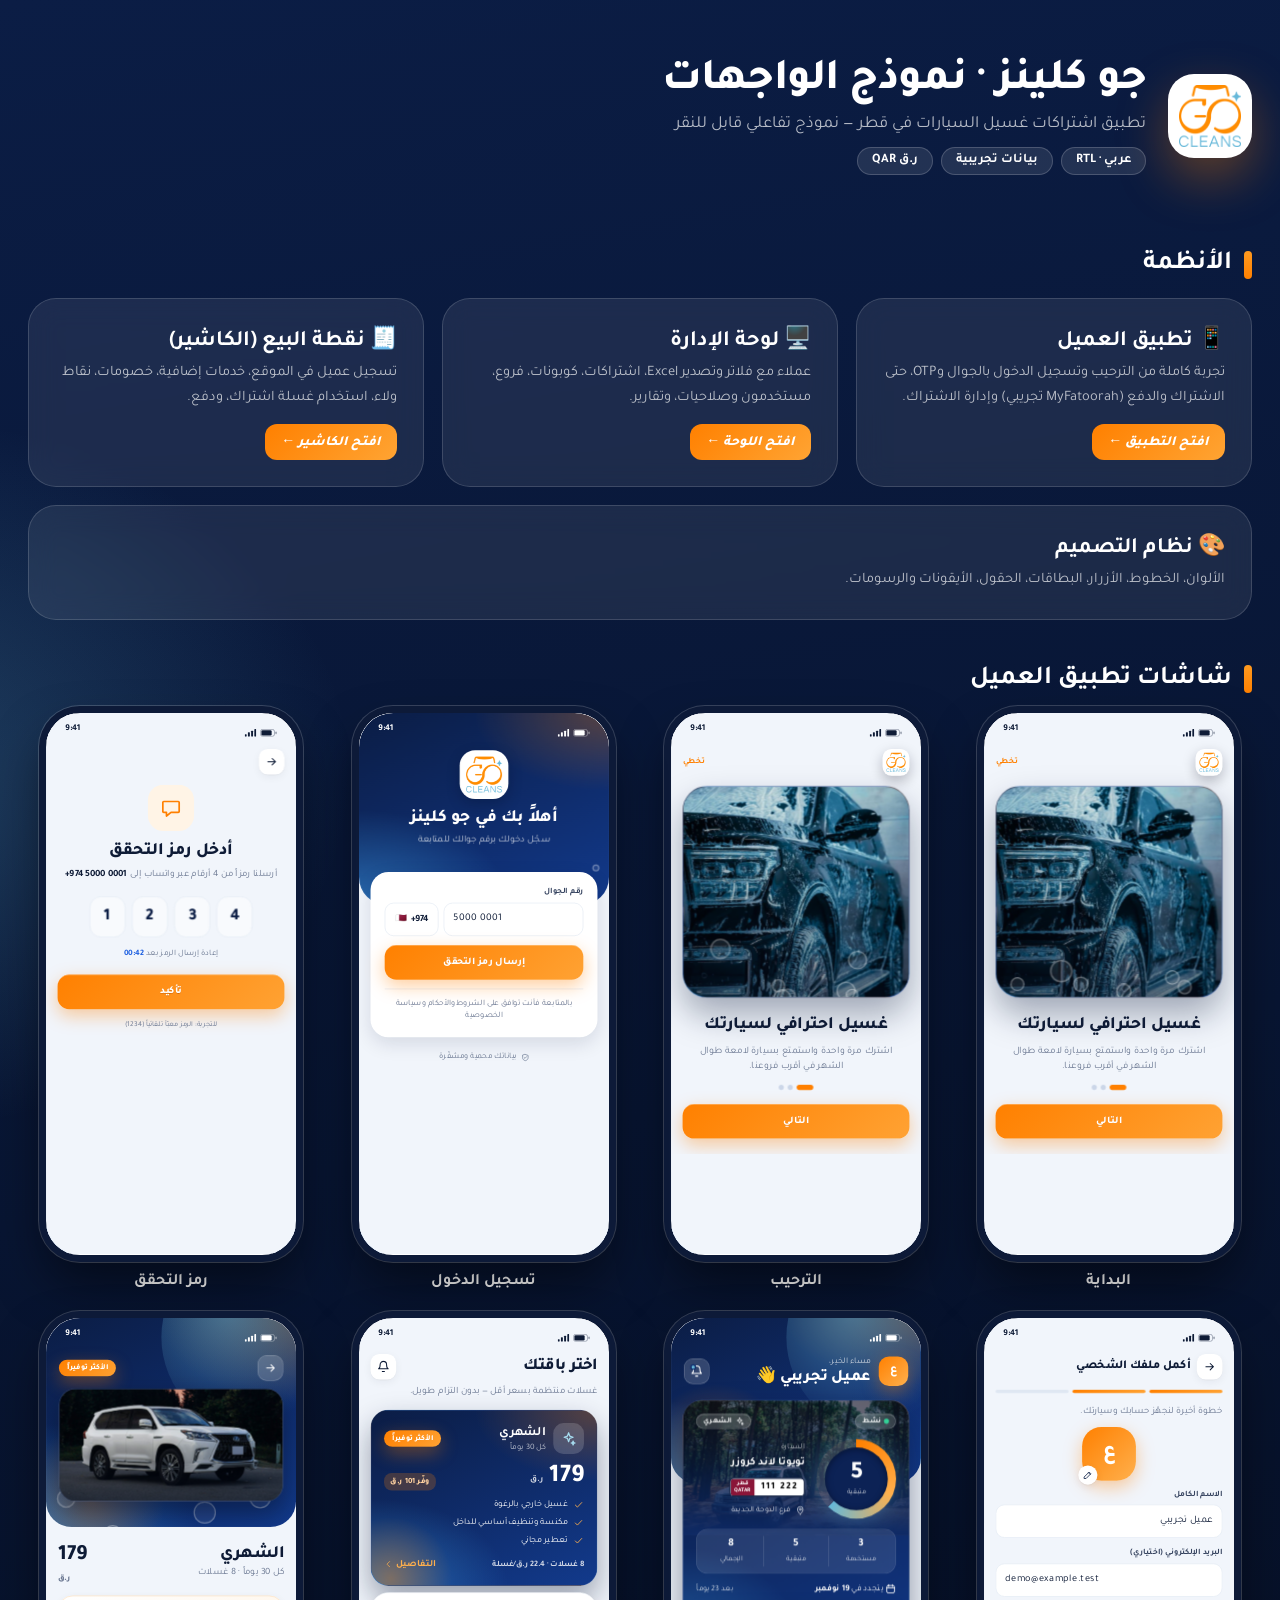
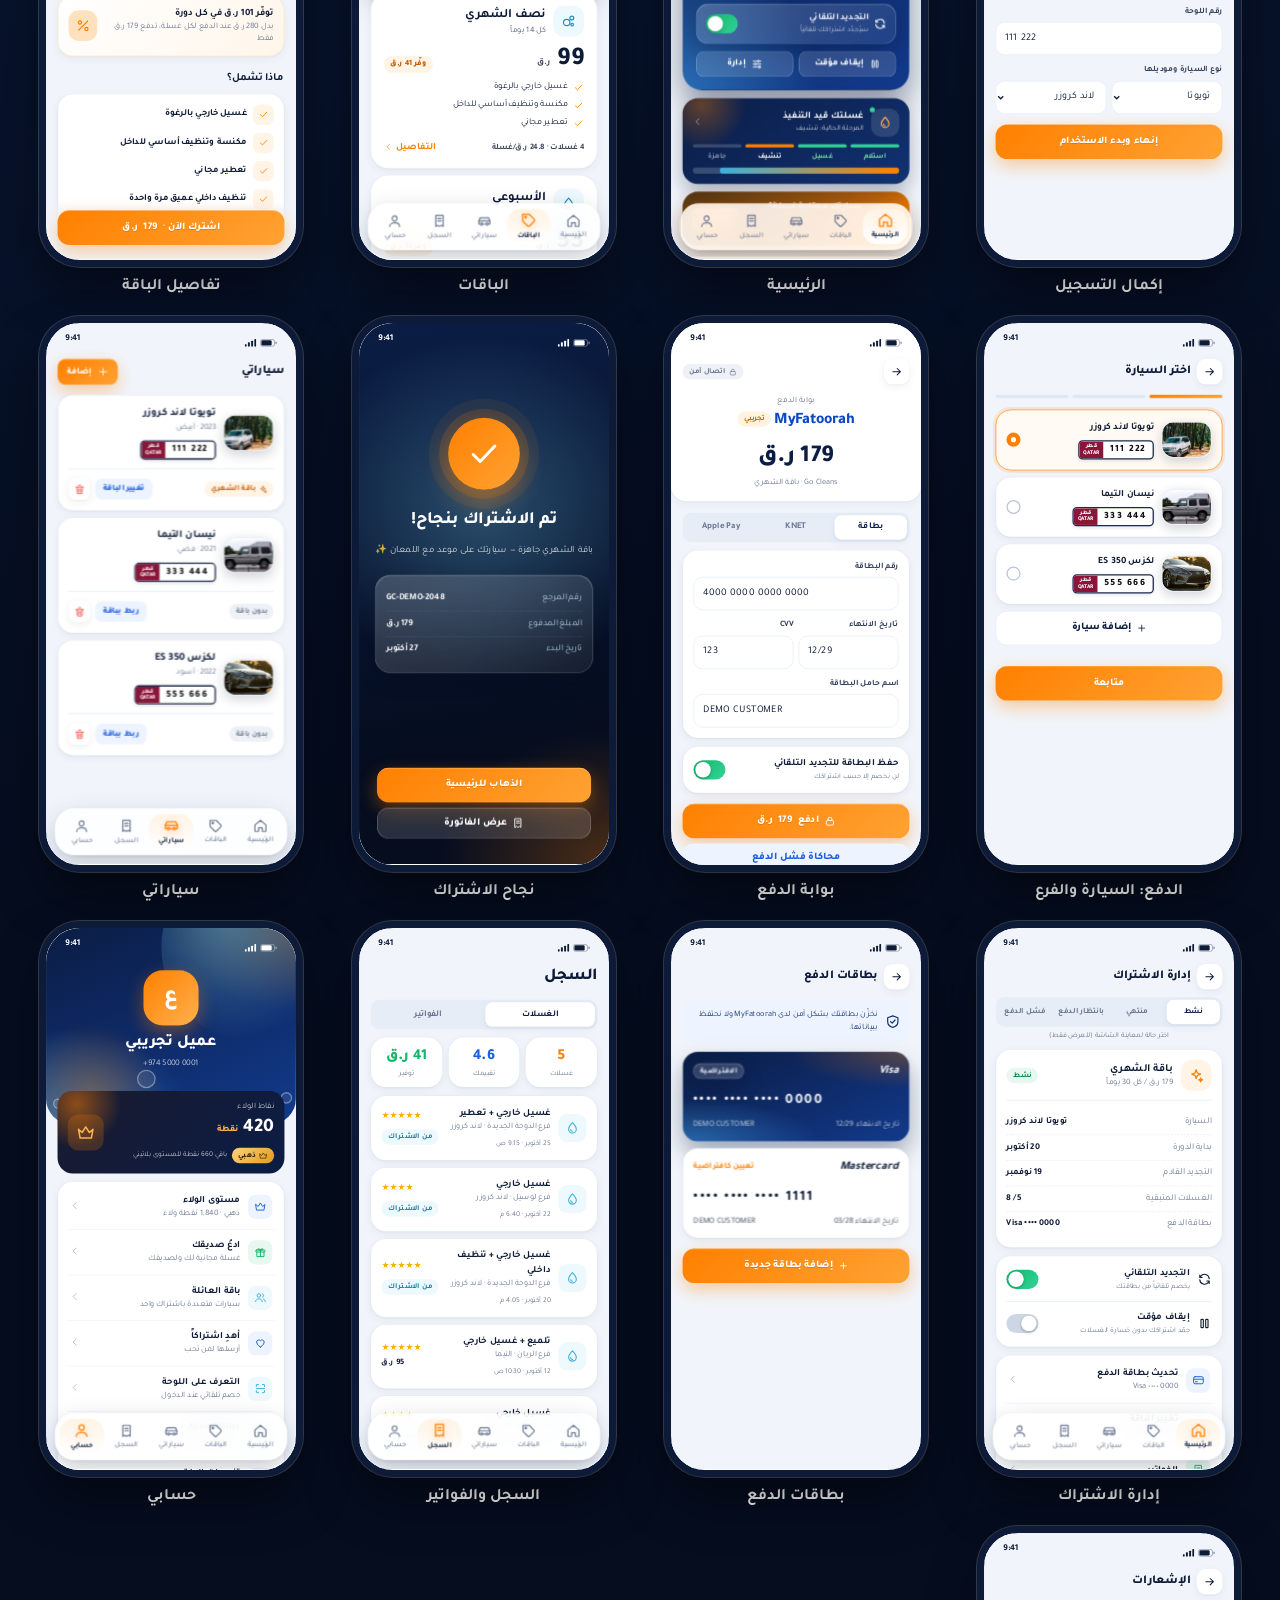
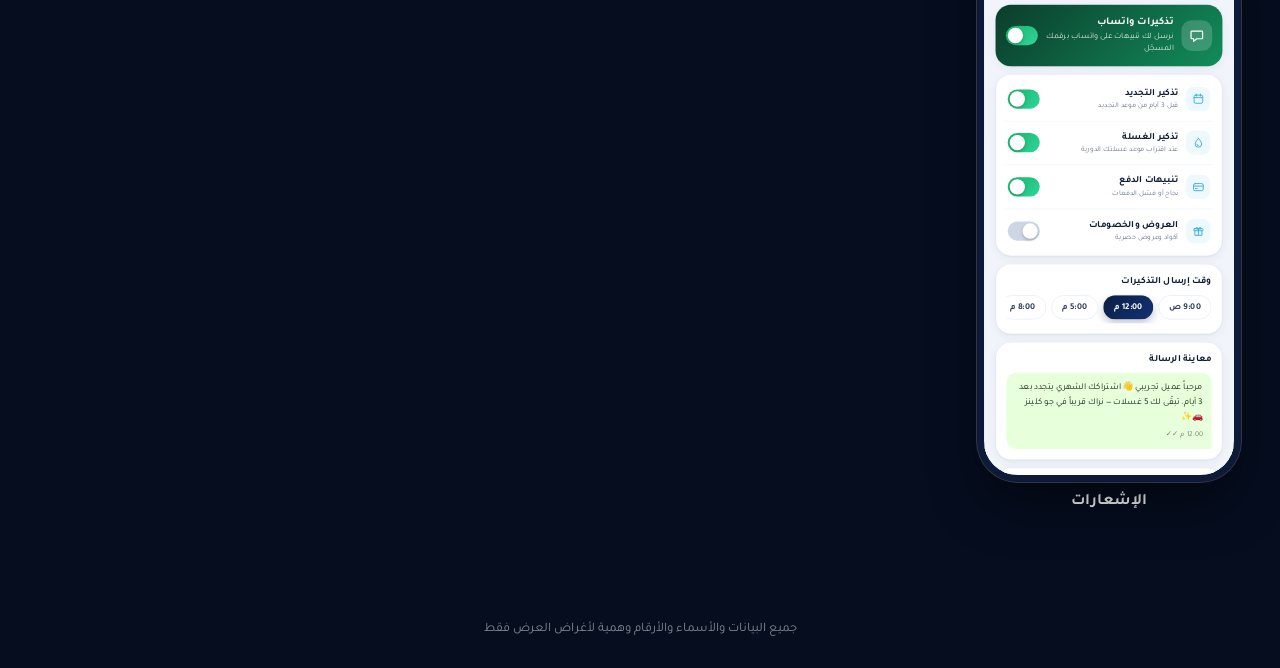
==== index.html @ 9d936583 "Go Cleans prototype" ====
<!doctype html>
<html lang="ar" dir="rtl"><head><meta charset="utf-8"><meta name="viewport" content="width=device-width,initial-scale=1">
<title>جو كلينز · معرض الشاشات</title><link rel="icon" href="assets/favicon.ico">
<link rel="stylesheet" href="css/tokens.css">
<style>
*{box-sizing:border-box;margin:0}body{font-family:Tajawal,sans-serif;background:#050d1f;color:#fff;min-height:100vh;
background:radial-gradient(900px 600px at 90% -10%,rgba(255,128,0,.28),transparent 60%),radial-gradient(800px 600px at -10% 20%,rgba(102,184,217,.25),transparent 60%),linear-gradient(170deg,#0b1d45,#050d1f 60%)}
a{color:inherit;text-decoration:none}
header{max-width:1280px;margin:0 auto;padding:56px 28px 20px;display:flex;gap:22px;align-items:center;flex-wrap:wrap}
.lg{width:84px;height:84px;border-radius:26px;background:#fff;display:grid;place-items:center;box-shadow:0 20px 50px rgba(255,128,0,.35)}.lg img{width:62px}
h1{font-size:44px;font-weight:800;letter-spacing:-.5px}header p{opacity:.7;font-size:17px;margin-top:6px}
.tag{display:inline-block;background:rgba(255,255,255,.1);border:1px solid rgba(255,255,255,.18);border-radius:99px;padding:5px 14px;font-size:13px;font-weight:700;margin-inline-end:8px;margin-top:12px}
main{max-width:1280px;margin:0 auto;padding:10px 28px 80px}
h2{font-size:26px;margin:44px 0 18px;display:flex;align-items:center;gap:12px}h2::before{content:"";width:8px;height:28px;border-radius:6px;background:linear-gradient(#ff9a1f,#ff8000)}
.big{display:grid;grid-template-columns:repeat(3,1fr);gap:18px}
.bigc{border-radius:28px;padding:26px;background:rgba(255,255,255,.08);border:1px solid rgba(255,255,255,.15);backdrop-filter:blur(14px);transition:.25s;display:block}
.bigc:hover{transform:translateY(-5px);background:rgba(255,255,255,.13);box-shadow:0 24px 50px rgba(0,0,0,.4)}
.bigc b{font-size:22px;display:block}.bigc span{opacity:.7;font-size:14.5px;display:block;margin-top:6px;line-height:1.7}
.bigc .go{margin-top:14px;display:inline-block;background:linear-gradient(135deg,#ff8000,#ffa433);border-radius:12px;padding:8px 16px;font-weight:800;font-size:14px}
.grid{display:grid;grid-template-columns:repeat(auto-fill,minmax(250px,1fr));gap:26px}
.s{display:block;text-align:center}.s .ph{width:250px;height:542px;margin:0 auto;border-radius:34px;overflow:hidden;position:relative;box-shadow:0 0 0 7px #0d1a38,0 0 0 8px rgba(255,255,255,.18),0 26px 50px rgba(0,0,0,.5);transition:.25s;background:#fff}
.s:hover .ph{transform:translateY(-6px)}
.s iframe{width:390px;height:844px;border:0;transform:scale(.641);transform-origin:top right;position:absolute;top:0;right:0;pointer-events:none}
.s b{display:block;margin-top:18px;font-size:16px}.s small{opacity:.6}
footer{text-align:center;opacity:.5;padding:30px;font-size:13px}
@media(max-width:900px){.big{grid-template-columns:1fr}h1{font-size:32px}}
</style></head><body>
<header><div class="lg"><img src="assets/logo.png" alt="جو كلينز"></div><div><h1>جو كلينز · نموذج الواجهات</h1><p>تطبيق اشتراكات غسيل السيارات في قطر — نموذج تفاعلي قابل للنقر</p><span class="tag">عربي · RTL</span><span class="tag">بيانات تجريبية</span><span class="tag">ر.ق QAR</span></div></header>
<main>
<h2>الأنظمة</h2>
<div class="big">
<a class="bigc" href="app.html"><b>📱 تطبيق العميل</b><span>تجربة كاملة من الترحيب وتسجيل الدخول بالجوال وOTP، حتى الاشتراك والدفع (MyFatoorah تجريبي) وإدارة الاشتراك.</span><i class="go">افتح التطبيق ←</i></a>
<a class="bigc" href="admin.html"><b>🖥️ لوحة الإدارة</b><span>عملاء مع فلاتر وتصدير Excel، اشتراكات، كوبونات، فروع، مستخدمون وصلاحيات، وتقارير.</span><i class="go">افتح اللوحة ←</i></a>
<a class="bigc" href="pos.html"><b>🧾 نقطة البيع (الكاشير)</b><span>تسجيل عميل في الموقع، خدمات إضافية، خصومات، نقاط ولاء، استخدام غسلة اشتراك، ودفع.</span><i class="go">افتح الكاشير ←</i></a>
</div>
<div class="big" style="margin-top:18px"><a class="bigc" href="design-system.html" style="grid-column:1/-1"><b>🎨 نظام التصميم</b><span>الألوان، الخطوط، الأزرار، البطاقات، الحقول، الأيقونات والرسومات.</span></a></div>
<h2>شاشات تطبيق العميل</h2>
<div class="grid" id="g"></div>
</main><footer>جميع البيانات والأسماء والأرقام وهمية لأغراض العرض فقط</footer>
<script>
const R=[['splash','البداية'],['onboarding','الترحيب'],['login','تسجيل الدخول'],['otp','رمز التحقق'],['register','إكمال التسجيل'],['home','الرئيسية'],['packages','الباقات'],['package/monthly','تفاصيل الباقة'],['checkout','الدفع: السيارة والفرع'],['pay','بوابة الدفع'],['success','نجاح الاشتراك'],['cars','سياراتي'],['subscription','إدارة الاشتراك'],['cards','بطاقات الدفع'],['history','السجل والفواتير'],['profile','حسابي'],['notifications','الإشعارات']];
document.getElementById('g').innerHTML=R.map(r=>`<a class="s" href="app.html#/${r[0]}"><div class="ph"><iframe loading="lazy" src="app.html#/${r[0]}" tabindex="-1"></iframe></div><b>${r[1]}</b></a>`).join('');
</script></body></html>
---- css/tokens.css ----
/* Go Cleans — Design tokens (جو كلينز) */
@font-face{font-family:"Tajawal";font-weight:400;font-display:swap;src:url(../fonts/Tajawal-400.ttf) format("truetype")}
@font-face{font-family:"Tajawal";font-weight:500;font-display:swap;src:url(../fonts/Tajawal-500.ttf) format("truetype")}
@font-face{font-family:"Tajawal";font-weight:700;font-display:swap;src:url(../fonts/Tajawal-700.ttf) format("truetype")}
@font-face{font-family:"Tajawal";font-weight:800;font-display:swap;src:url(../fonts/Tajawal-800.ttf) format("truetype")}
:root{
  /* Brand — deep blue + aqua water */
  --navy-950:#061a3d; --navy-900:#0a2a62; --navy-800:#0d3a85; --blue-600:#1560d8; --blue-500:#2f79ee; --blue-100:#dbe8fe; --blue-50:#eef4ff;
  --aqua-500:#12c6d6; --aqua-400:#2fd9e6; --aqua-300:#7aebf2; --aqua-100:#cffafd; --aqua-50:#eafcfd;
  /* Neutrals */
  --ink:#0e1b36; --ink-2:#34425e; --muted:#6a7791; --line:#e3eaf4; --line-2:#eef2f8; --bg:#f3f7fc; --card:#ffffff;
  /* Status */
  --ok:#12b76a; --ok-bg:#e6f8ef; --warn:#f79009; --warn-bg:#fff3e0; --err:#f04438; --err-bg:#fdebea; --info:#1560d8; --info-bg:#eef4ff;
  --grad-brand:linear-gradient(135deg,#0a2a62 0%,#1560d8 70%,#12c6d6 130%);
  --grad-aqua:linear-gradient(135deg,#12c6d6,#2f79ee);
  /* Shape & elevation */
  --r-sm:10px; --r-md:14px; --r-lg:20px; --r-xl:28px; --r-pill:999px;
  --sh-1:0 1px 2px rgba(10,42,98,.06),0 2px 8px rgba(10,42,98,.05);
  --sh-2:0 6px 20px rgba(10,42,98,.10);
  --sh-3:0 18px 48px rgba(10,42,98,.22);
  /* Type */
  --font:"Tajawal","IBM Plex Sans Arabic",system-ui,sans-serif;
  --fs-xs:11.5px; --fs-sm:13px; --fs-md:15px; --fs-lg:17px; --fs-xl:21px; --fs-2xl:27px; --fs-3xl:34px;
  --sp-1:4px; --sp-2:8px; --sp-3:12px; --sp-4:16px; --sp-5:20px; --sp-6:24px; --sp-8:32px;
}
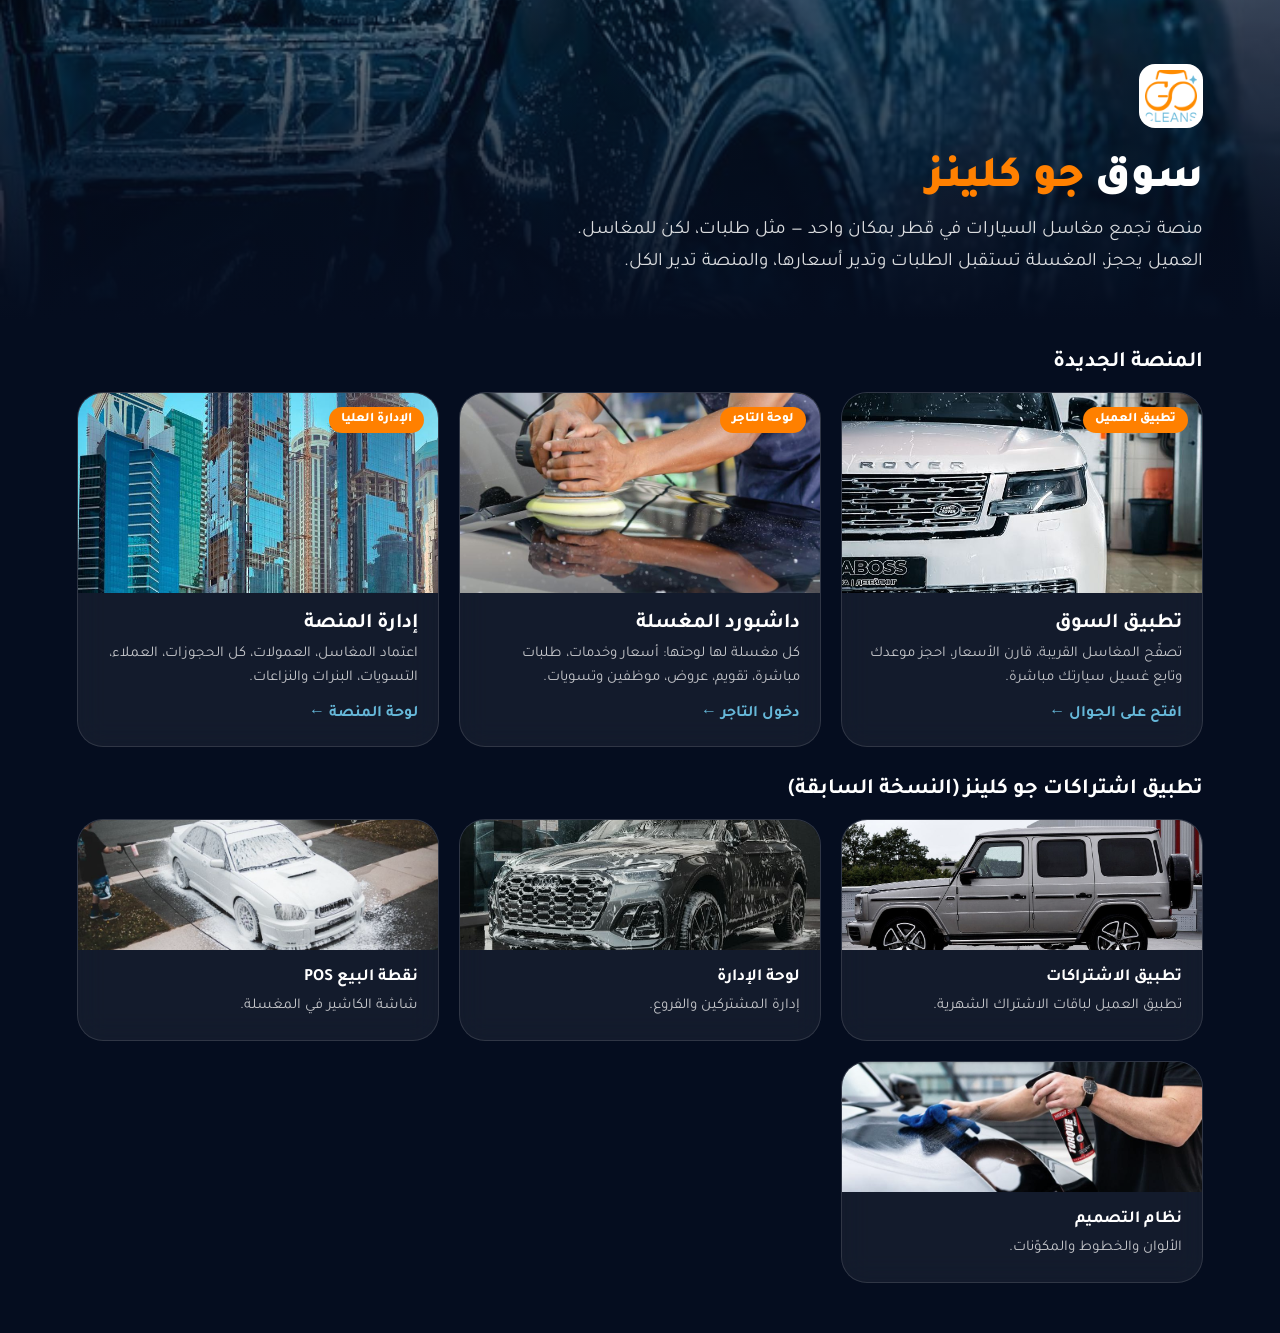
==== commit 8cd9829c: "Add Go Cleans marketplace: customer app, vendor dashboard, platform admin" ====
--- a/index.html
+++ b/index.html
@@ -1,43 +1,26 @@
 <!doctype html>
 <html lang="ar" dir="rtl"><head><meta charset="utf-8"><meta name="viewport" content="width=device-width,initial-scale=1">
-<title>جو كلينز · معرض الشاشات</title><link rel="icon" href="assets/favicon.ico">
-<link rel="stylesheet" href="css/tokens.css">
+<title>سوق جو كلينز · منصة مغاسل قطر</title><link rel="icon" href="assets/favicon.ico">
+<link href="https://fonts.googleapis.com/css2?family=Tajawal:wght@400;500;700;800;900&display=swap" rel="stylesheet">
 <style>
-*{box-sizing:border-box;margin:0}body{font-family:Tajawal,sans-serif;background:#050d1f;color:#fff;min-height:100vh;
-background:radial-gradient(900px 600px at 90% -10%,rgba(255,128,0,.28),transparent 60%),radial-gradient(800px 600px at -10% 20%,rgba(102,184,217,.25),transparent 60%),linear-gradient(170deg,#0b1d45,#050d1f 60%)}
-a{color:inherit;text-decoration:none}
-header{max-width:1280px;margin:0 auto;padding:56px 28px 20px;display:flex;gap:22px;align-items:center;flex-wrap:wrap}
-.lg{width:84px;height:84px;border-radius:26px;background:#fff;display:grid;place-items:center;box-shadow:0 20px 50px rgba(255,128,0,.35)}.lg img{width:62px}
-h1{font-size:44px;font-weight:800;letter-spacing:-.5px}header p{opacity:.7;font-size:17px;margin-top:6px}
-.tag{display:inline-block;background:rgba(255,255,255,.1);border:1px solid rgba(255,255,255,.18);border-radius:99px;padding:5px 14px;font-size:13px;font-weight:700;margin-inline-end:8px;margin-top:12px}
-main{max-width:1280px;margin:0 auto;padding:10px 28px 80px}
-h2{font-size:26px;margin:44px 0 18px;display:flex;align-items:center;gap:12px}h2::before{content:"";width:8px;height:28px;border-radius:6px;background:linear-gradient(#ff9a1f,#ff8000)}
-.big{display:grid;grid-template-columns:repeat(3,1fr);gap:18px}
-.bigc{border-radius:28px;padding:26px;background:rgba(255,255,255,.08);border:1px solid rgba(255,255,255,.15);backdrop-filter:blur(14px);transition:.25s;display:block}
-.bigc:hover{transform:translateY(-5px);background:rgba(255,255,255,.13);box-shadow:0 24px 50px rgba(0,0,0,.4)}
-.bigc b{font-size:22px;display:block}.bigc span{opacity:.7;font-size:14.5px;display:block;margin-top:6px;line-height:1.7}
-.bigc .go{margin-top:14px;display:inline-block;background:linear-gradient(135deg,#ff8000,#ffa433);border-radius:12px;padding:8px 16px;font-weight:800;font-size:14px}
-.grid{display:grid;grid-template-columns:repeat(auto-fill,minmax(250px,1fr));gap:26px}
-.s{display:block;text-align:center}.s .ph{width:250px;height:542px;margin:0 auto;border-radius:34px;overflow:hidden;position:relative;box-shadow:0 0 0 7px #0d1a38,0 0 0 8px rgba(255,255,255,.18),0 26px 50px rgba(0,0,0,.5);transition:.25s;background:#fff}
-.s:hover .ph{transform:translateY(-6px)}
-.s iframe{width:390px;height:844px;border:0;transform:scale(.641);transform-origin:top right;position:absolute;top:0;right:0;pointer-events:none}
-.s b{display:block;margin-top:18px;font-size:16px}.s small{opacity:.6}
-footer{text-align:center;opacity:.5;padding:30px;font-size:13px}
-@media(max-width:900px){.big{grid-template-columns:1fr}h1{font-size:32px}}
+*{box-sizing:border-box;margin:0}body{font-family:Tajawal,sans-serif;background:#050D1F;color:#fff;min-height:100vh}
+.hero{padding:64px 6vw 40px;background:linear-gradient(180deg,rgba(5,13,31,.55),#050D1F),url(img/wash-foam.jpg) center/cover}
+.hero img{width:64px;border-radius:16px;background:#fff;padding:6px}.hero h1{font-size:44px;font-weight:900;margin:18px 0 8px}.hero h1 span{color:#FF8000}.hero p{font-size:19px;opacity:.85;max-width:640px;line-height:1.7}
+.w{padding:0 6vw 50px}h2{font-size:22px;margin:30px 0 16px}.g{display:grid;grid-template-columns:repeat(auto-fit,minmax(280px,1fr));gap:20px}
+.c{display:block;color:#fff;text-decoration:none;border-radius:26px;overflow:hidden;background:rgba(255,255,255,.06);border:1px solid rgba(255,255,255,.12);backdrop-filter:blur(14px);transition:.2s}.c:hover{transform:translateY(-4px);border-color:#FF8000}
+.c .im{height:200px;background-size:cover;background-position:center;position:relative}.c .im em{position:absolute;top:14px;right:14px;background:#FF8000;font-style:normal;font-weight:800;font-size:13px;padding:5px 12px;border-radius:99px}
+.c .b{padding:18px 20px 22px}.c b{font-size:21px}.c p{opacity:.75;margin-top:6px;line-height:1.6;font-size:15px}.c u{display:inline-block;margin-top:12px;color:#66B8D9;text-decoration:none;font-weight:700}
+.old .c .im{height:130px;filter:grayscale(.3)}.old .c b{font-size:17px}
 </style></head><body>
-<header><div class="lg"><img src="assets/logo.png" alt="جو كلينز"></div><div><h1>جو كلينز · نموذج الواجهات</h1><p>تطبيق اشتراكات غسيل السيارات في قطر — نموذج تفاعلي قابل للنقر</p><span class="tag">عربي · RTL</span><span class="tag">بيانات تجريبية</span><span class="tag">ر.ق QAR</span></div></header>
-<main>
-<h2>الأنظمة</h2>
-<div class="big">
-<a class="bigc" href="app.html"><b>📱 تطبيق العميل</b><span>تجربة كاملة من الترحيب وتسجيل الدخول بالجوال وOTP، حتى الاشتراك والدفع (MyFatoorah تجريبي) وإدارة الاشتراك.</span><i class="go">افتح التطبيق ←</i></a>
-<a class="bigc" href="admin.html"><b>🖥️ لوحة الإدارة</b><span>عملاء مع فلاتر وتصدير Excel، اشتراكات، كوبونات، فروع، مستخدمون وصلاحيات، وتقارير.</span><i class="go">افتح اللوحة ←</i></a>
-<a class="bigc" href="pos.html"><b>🧾 نقطة البيع (الكاشير)</b><span>تسجيل عميل في الموقع، خدمات إضافية، خصومات، نقاط ولاء، استخدام غسلة اشتراك، ودفع.</span><i class="go">افتح الكاشير ←</i></a>
+<div class="hero"><img src="assets/logo.png" alt="Go Cleans"><h1>سوق <span>جو كلينز</span></h1><p>منصة تجمع مغاسل السيارات في قطر بمكان واحد — مثل طلبات، لكن للمغاسل. العميل يحجز، المغسلة تستقبل الطلبات وتدير أسعارها، والمنصة تدير الكل.</p></div>
+<div class="w"><h2>المنصة الجديدة</h2><div class="g">
+<a class="c" href="market.html"><div class="im" style="background-image:url(img/wash-rangerover.jpg)"><em>تطبيق العميل</em></div><div class="b"><b>تطبيق السوق</b><p>تصفّح المغاسل القريبة، قارن الأسعار، احجز موعدك وتابع غسيل سيارتك مباشرة.</p><u>افتح على الجوال ←</u></div></a>
+<a class="c" href="vendor.html"><div class="im" style="background-image:url(img/wash-polish.jpg)"><em>لوحة التاجر</em></div><div class="b"><b>داشبورد المغسلة</b><p>كل مغسلة لها لوحتها: أسعار وخدمات، طلبات مباشرة، تقويم، عروض، موظفين وتسويات.</p><u>دخول التاجر ←</u></div></a>
+<a class="c" href="platform.html"><div class="im" style="background-image:url(img/doha-westbay.jpg)"><em>الإدارة العليا</em></div><div class="b"><b>إدارة المنصة</b><p>اعتماد المغاسل، العمولات، كل الحجوزات، العملاء، التسويات، البنرات والنزاعات.</p><u>لوحة المنصة ←</u></div></a>
 </div>
-<div class="big" style="margin-top:18px"><a class="bigc" href="design-system.html" style="grid-column:1/-1"><b>🎨 نظام التصميم</b><span>الألوان، الخطوط، الأزرار، البطاقات، الحقول، الأيقونات والرسومات.</span></a></div>
-<h2>شاشات تطبيق العميل</h2>
-<div class="grid" id="g"></div>
-</main><footer>جميع البيانات والأسماء والأرقام وهمية لأغراض العرض فقط</footer>
-<script>
-const R=[['splash','البداية'],['onboarding','الترحيب'],['login','تسجيل الدخول'],['otp','رمز التحقق'],['register','إكمال التسجيل'],['home','الرئيسية'],['packages','الباقات'],['package/monthly','تفاصيل الباقة'],['checkout','الدفع: السيارة والفرع'],['pay','بوابة الدفع'],['success','نجاح الاشتراك'],['cars','سياراتي'],['subscription','إدارة الاشتراك'],['cards','بطاقات الدفع'],['history','السجل والفواتير'],['profile','حسابي'],['notifications','الإشعارات']];
-document.getElementById('g').innerHTML=R.map(r=>`<a class="s" href="app.html#/${r[0]}"><div class="ph"><iframe loading="lazy" src="app.html#/${r[0]}" tabindex="-1"></iframe></div><b>${r[1]}</b></a>`).join('');
-</script></body></html>
+<div class="old"><h2>تطبيق اشتراكات جو كلينز (النسخة السابقة)</h2><div class="g">
+<a class="c" href="app.html"><div class="im" style="background-image:url(img/car-gclass.jpg)"></div><div class="b"><b>تطبيق الاشتراكات</b><p>تطبيق العميل لباقات الاشتراك الشهرية.</p></div></a>
+<a class="c" href="admin.html"><div class="im" style="background-image:url(img/wash-tunnel.jpg)"></div><div class="b"><b>لوحة الإدارة</b><p>إدارة المشتركين والفروع.</p></div></a>
+<a class="c" href="pos.html"><div class="im" style="background-image:url(img/wash-pressure.jpg)"></div><div class="b"><b>نقطة البيع POS</b><p>شاشة الكاشير في المغسلة.</p></div></a>
+<a class="c" href="design-system.html"><div class="im" style="background-image:url(img/wash-microfiber.jpg)"></div><div class="b"><b>نظام التصميم</b><p>الألوان والخطوط والمكوّنات.</p></div></a>
+</div></div></div></body></html>
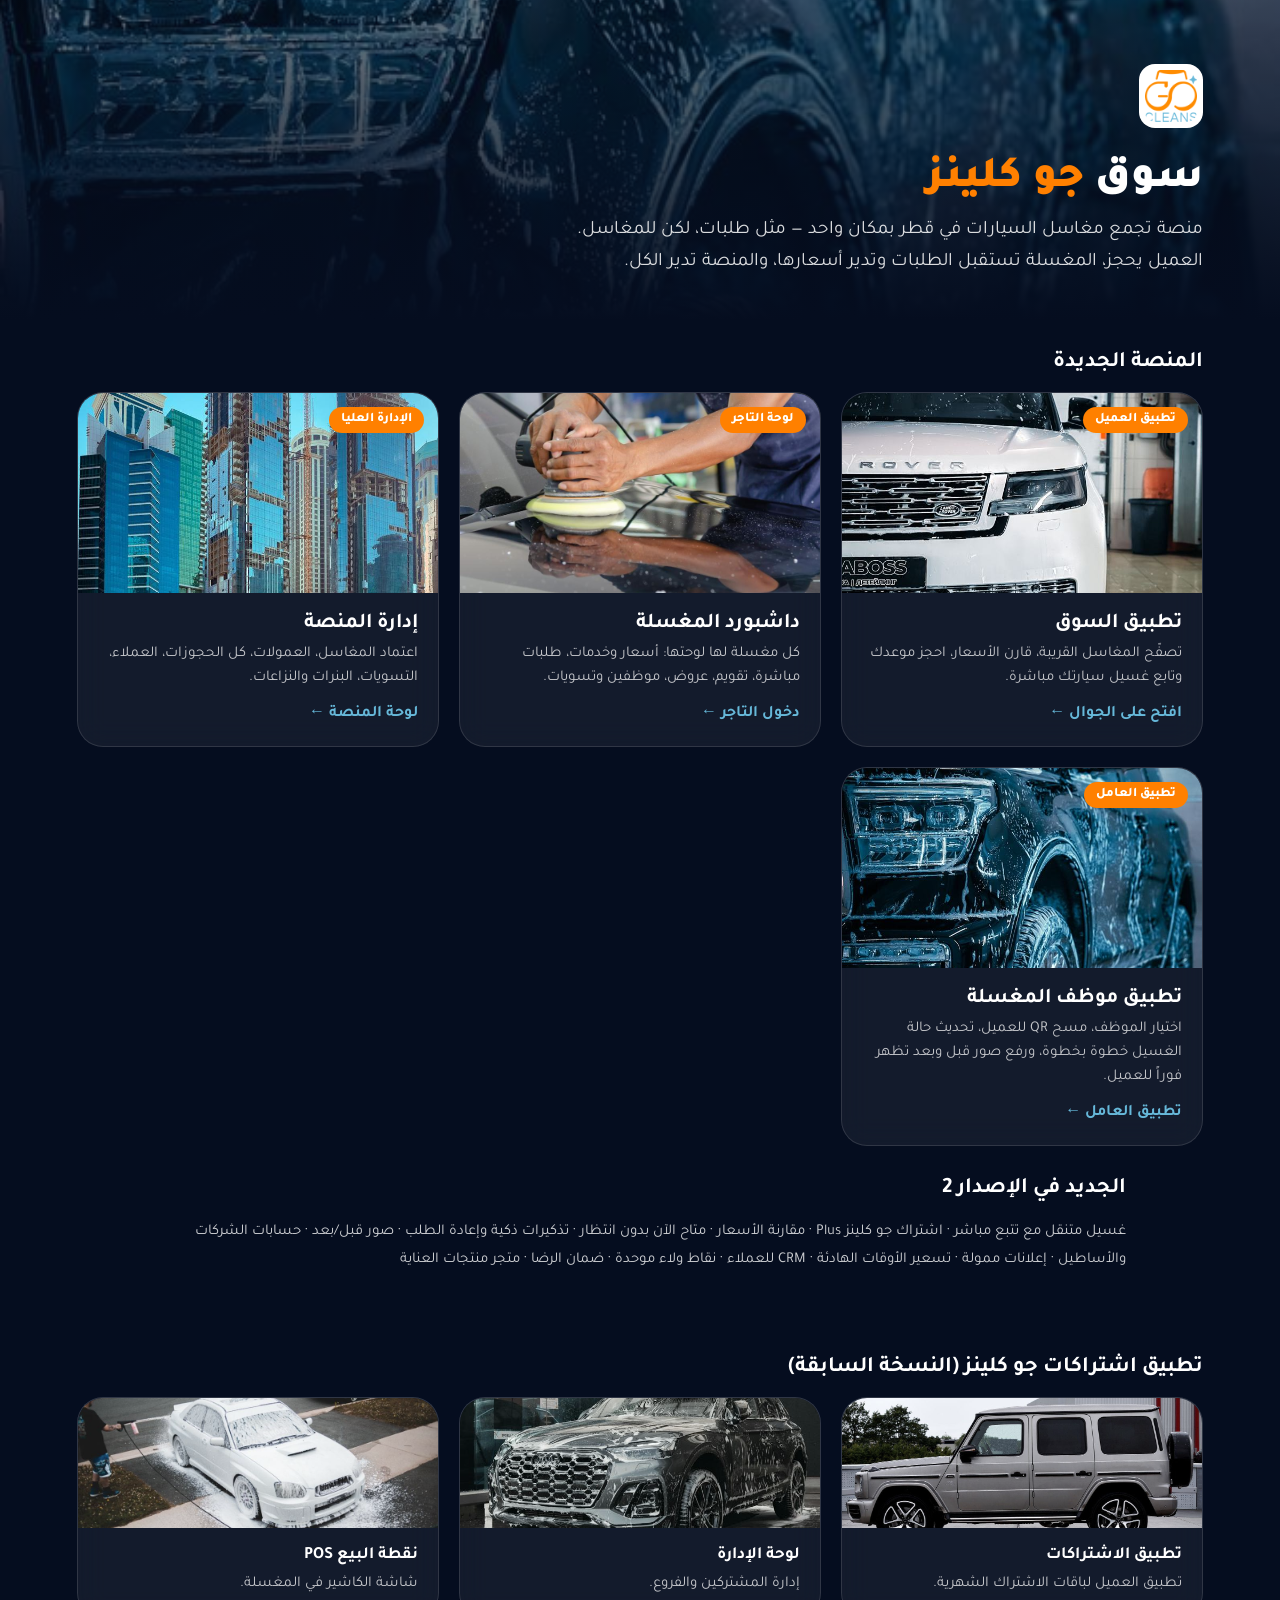
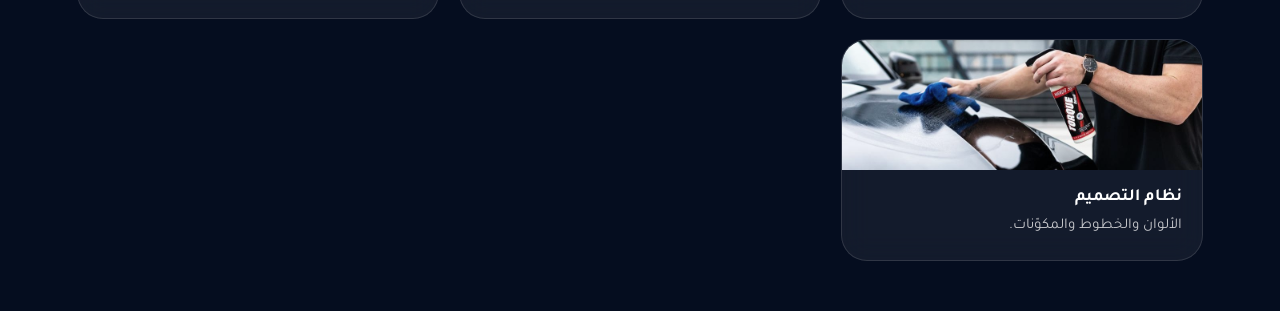
==== commit 72a80800: "Marketplace v2: mobile wash tracking, Plus, compare, available-now, reminders, before/after photos, " ====
--- a/index.html
+++ b/index.html
@@ -17,7 +17,9 @@
 <a class="c" href="market.html"><div class="im" style="background-image:url(img/wash-rangerover.jpg)"><em>تطبيق العميل</em></div><div class="b"><b>تطبيق السوق</b><p>تصفّح المغاسل القريبة، قارن الأسعار، احجز موعدك وتابع غسيل سيارتك مباشرة.</p><u>افتح على الجوال ←</u></div></a>
 <a class="c" href="vendor.html"><div class="im" style="background-image:url(img/wash-polish.jpg)"><em>لوحة التاجر</em></div><div class="b"><b>داشبورد المغسلة</b><p>كل مغسلة لها لوحتها: أسعار وخدمات، طلبات مباشرة، تقويم، عروض، موظفين وتسويات.</p><u>دخول التاجر ←</u></div></a>
 <a class="c" href="platform.html"><div class="im" style="background-image:url(img/doha-westbay.jpg)"><em>الإدارة العليا</em></div><div class="b"><b>إدارة المنصة</b><p>اعتماد المغاسل، العمولات، كل الحجوزات، العملاء، التسويات، البنرات والنزاعات.</p><u>لوحة المنصة ←</u></div></a>
+<a class="c" href="worker.html"><div class="im" style="background-image:url(img/wash-foam.jpg)"><em>تطبيق العامل</em></div><div class="b"><b>تطبيق موظف المغسلة</b><p>اختيار الموظف، مسح QR للعميل، تحديث حالة الغسيل خطوة بخطوة، ورفع صور قبل وبعد تظهر فوراً للعميل.</p><u>تطبيق العامل ←</u></div></a>
 </div>
+<div class="w" style="padding-top:0"><h2>الجديد في الإصدار 2</h2><p style="opacity:.8;line-height:1.9;font-size:15px">غسيل متنقل مع تتبع مباشر · اشتراك جو كلينز Plus · مقارنة الأسعار · متاح الآن بدون انتظار · تذكيرات ذكية وإعادة الطلب · صور قبل/بعد · حسابات الشركات والأساطيل · إعلانات ممولة · تسعير الأوقات الهادئة · CRM للعملاء · نقاط ولاء موحدة · ضمان الرضا · متجر منتجات العناية</p></div>
 <div class="old"><h2>تطبيق اشتراكات جو كلينز (النسخة السابقة)</h2><div class="g">
 <a class="c" href="app.html"><div class="im" style="background-image:url(img/car-gclass.jpg)"></div><div class="b"><b>تطبيق الاشتراكات</b><p>تطبيق العميل لباقات الاشتراك الشهرية.</p></div></a>
 <a class="c" href="admin.html"><div class="im" style="background-image:url(img/wash-tunnel.jpg)"></div><div class="b"><b>لوحة الإدارة</b><p>إدارة المشتركين والفروع.</p></div></a>
